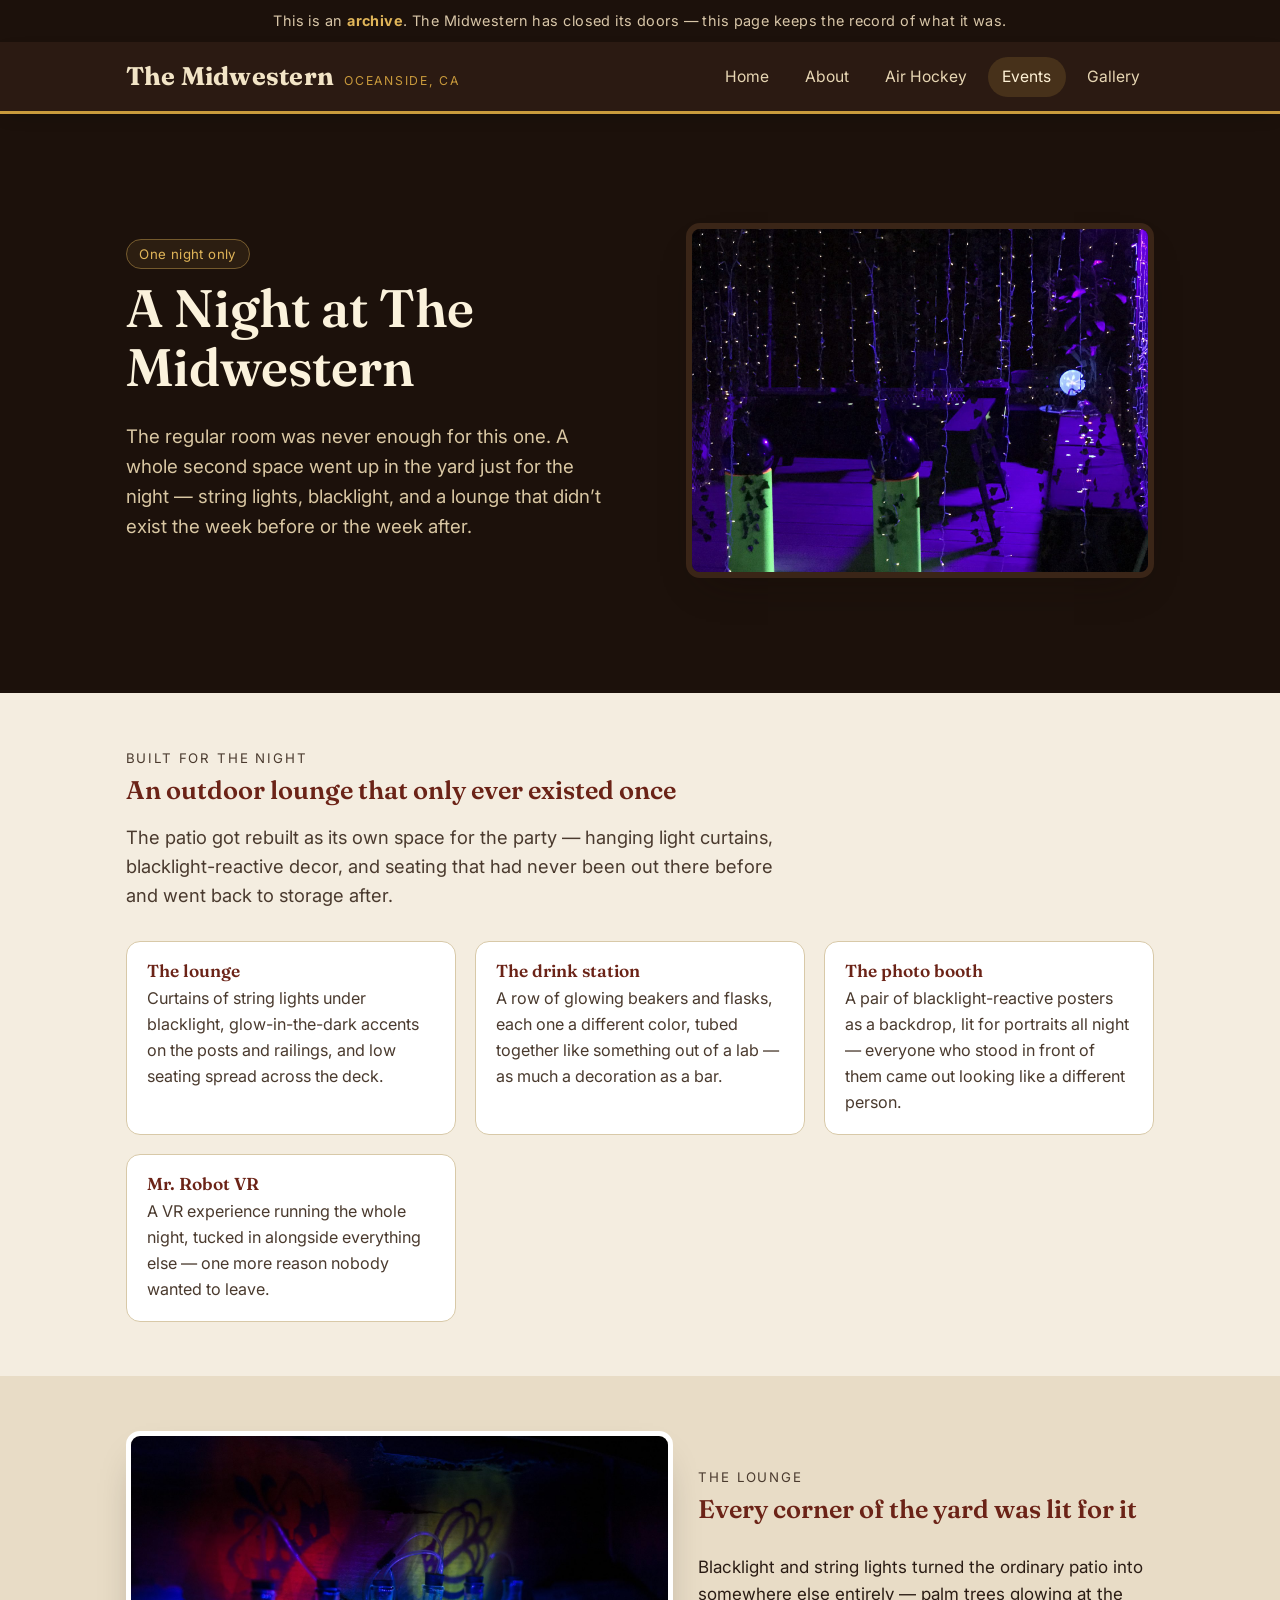
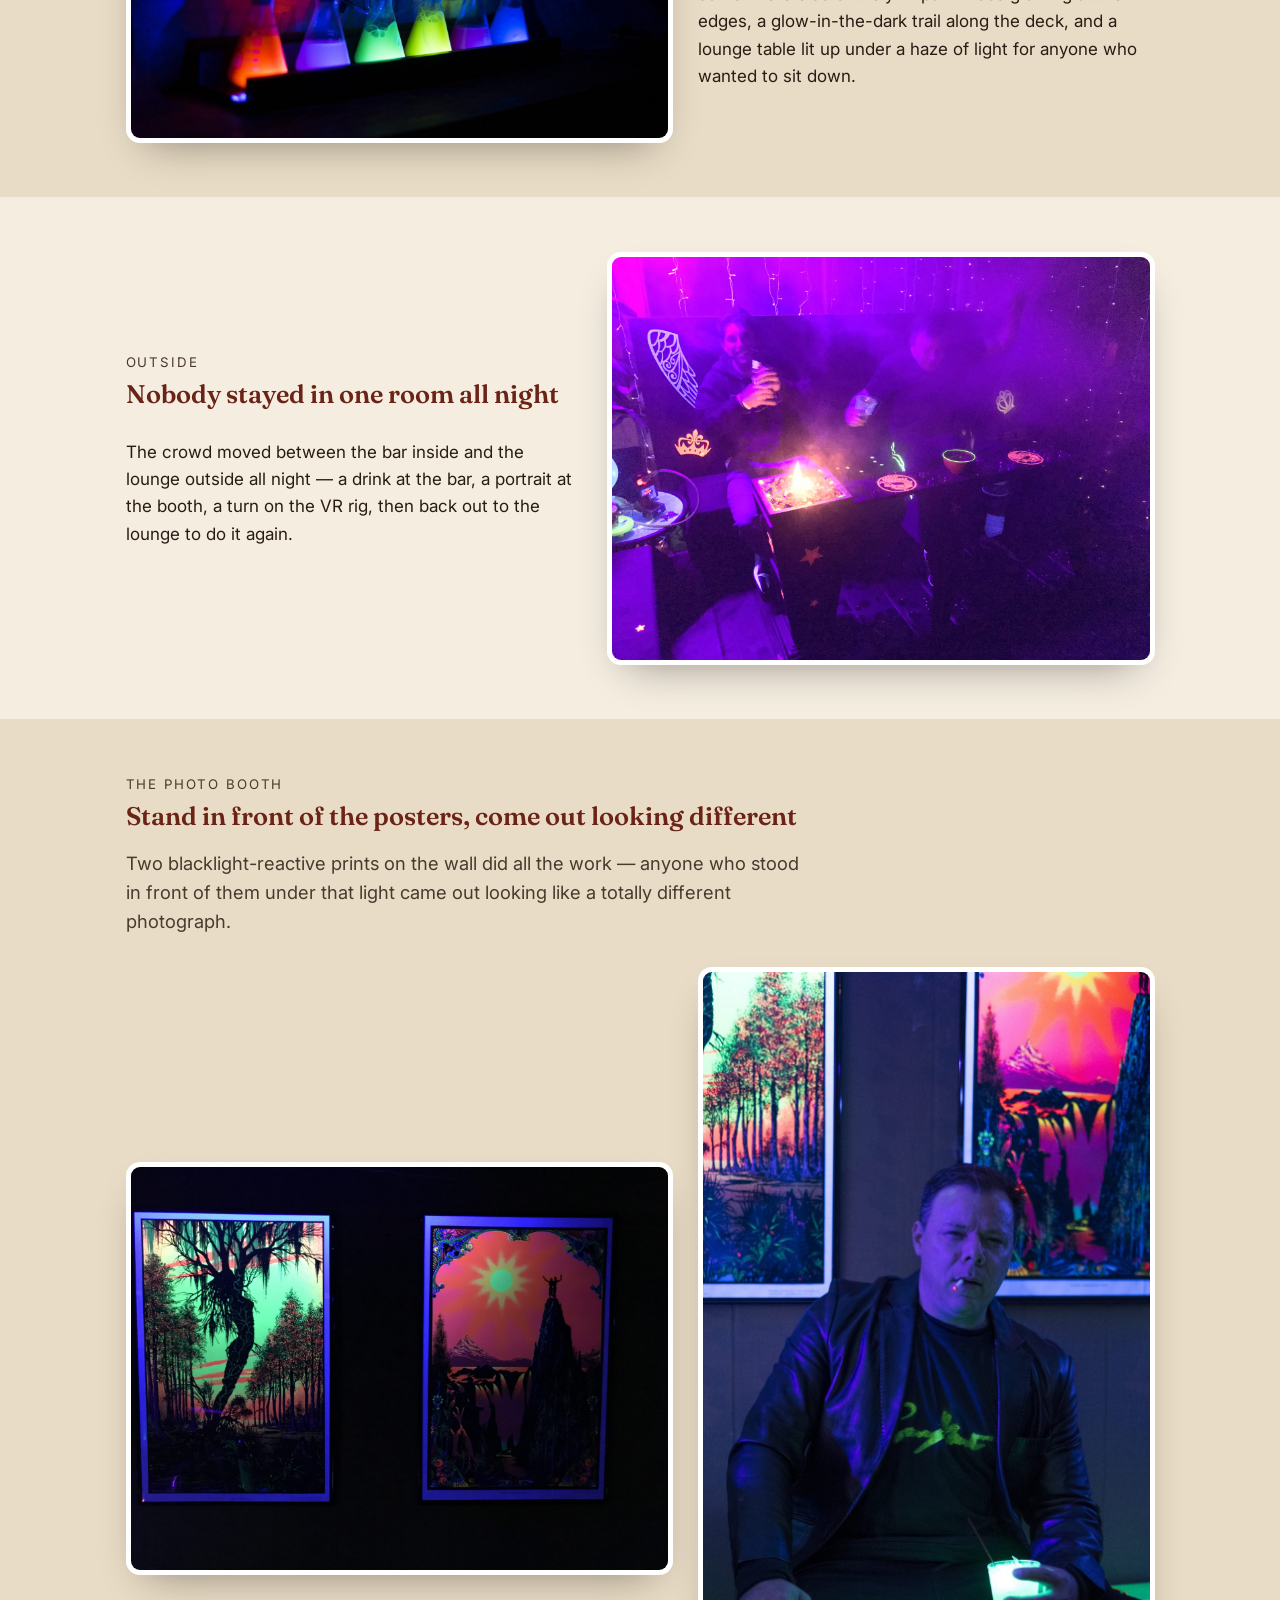
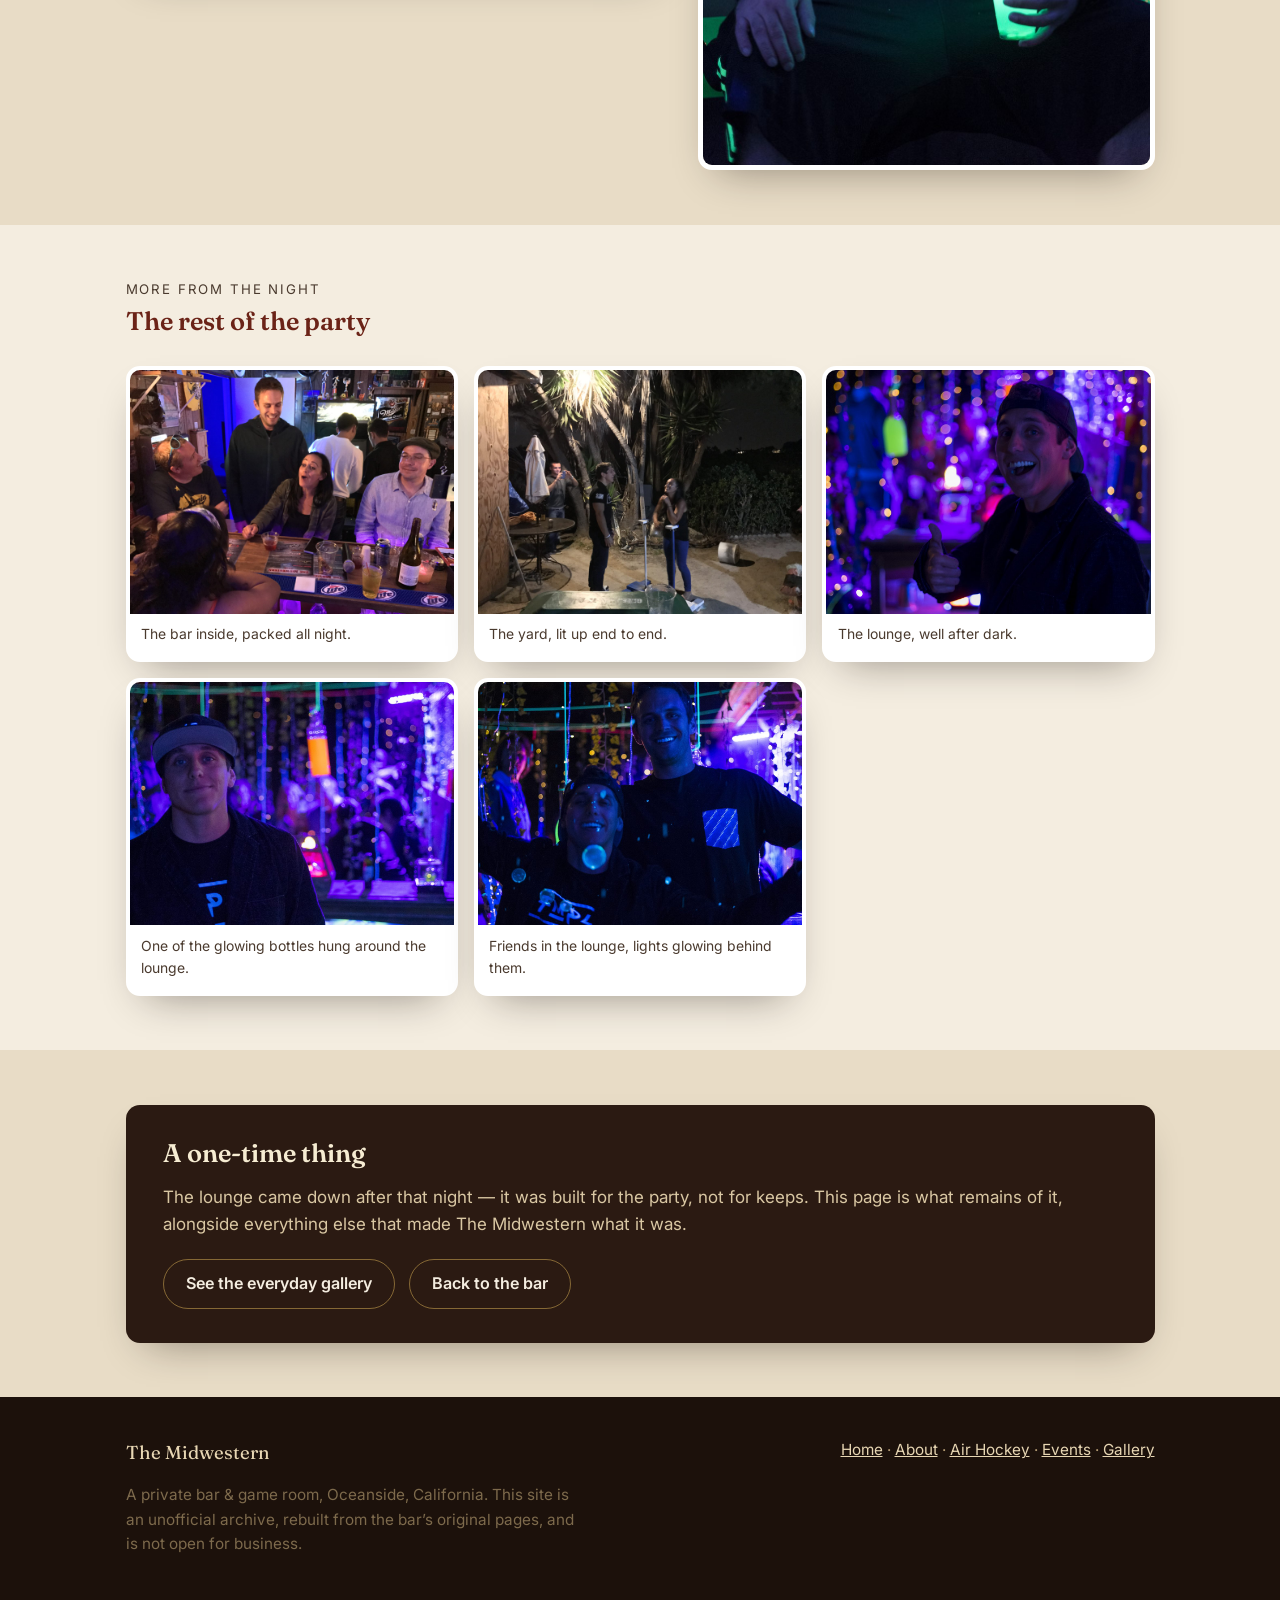
==== a-night-at-the-midwestern.html @ 12972f3d "Add A Night at The Midwestern event page A one-off party archive: a purpose-built outdoor lounge und" ====
<!DOCTYPE html>
<html lang="en">
<head>
<meta charset="utf-8">
<meta name="viewport" content="width=device-width, initial-scale=1">
<title>A Night at The Midwestern</title>
<meta name="description" content="A Night at The Midwestern: a one-off party with a purpose-built outdoor lounge under blacklight, a photo booth, and a Mr. Robot VR experience. An archive of the night, now that the bar is closed.">
<meta name="robots" content="noindex, nofollow">
<link rel="preconnect" href="https://fonts.googleapis.com">
<link rel="preconnect" href="https://fonts.gstatic.com" crossorigin>
<link href="https://fonts.googleapis.com/css2?family=Fraunces:opsz,wght@9..144,500;9..144,600;9..144,700&family=Inter:wght@400;500;600;700&display=swap" rel="stylesheet">
<link rel="stylesheet" href="/css/site.css">
</head>
<body>

<div class="archive-banner">This is an <strong>archive</strong>. The Midwestern has closed its doors — this page keeps the record of what it was.</div>

<header class="masthead">
  <div class="masthead-inner">
    <a class="brand" href="/">
      <span class="mark">The Midwestern</span>
      <span class="sub">Oceanside, CA</span>
    </a>
    <nav class="primary" aria-label="Primary">
      <ul>
        <li><a href="/">Home</a></li>
        <li><a href="/about.html">About</a></li>
        <li><a href="/air-hockey.html">Air Hockey</a></li>
        <li><a href="/a-night-at-the-midwestern.html" aria-current="page">Events</a></li>
        <li><a href="/gallery.html">Gallery</a></li>
      </ul>
    </nav>
  </div>
</header>

<main>

  <section class="hero">
    <div class="hero-inner">
      <div>
        <span class="badge">One night only</span>
        <h1 style="margin-top:0.6rem;">A Night at The Midwestern</h1>
        <p class="tagline">The regular room was never enough for this one. A whole second space went up in the yard just for the night — string lights, blacklight, and a lounge that didn&rsquo;t exist the week before or the week after.</p>
      </div>
      <div class="hero-photo">
        <img src="/images/event/event-lounge-glow.jpg" alt="The outdoor lounge at night: purple and blue string lights hanging in curtains, a glowing orb decoration, and green glow-in-the-dark accents along the deck." width="1600" height="1200" loading="eager">
      </div>
    </div>
  </section>

  <section>
    <div class="wrap">
      <div class="section-head">
        <span class="kicker">Built for the night</span>
        <h2>An outdoor lounge that only ever existed once</h2>
        <p class="lede">The patio got rebuilt as its own space for the party — hanging light curtains, blacklight-reactive decor, and seating that had never been out there before and went back to storage after.</p>
      </div>
      <div class="feature-grid">
        <div class="feature-card">
          <h3>The lounge</h3>
          <p>Curtains of string lights under blacklight, glow-in-the-dark accents on the posts and railings, and low seating spread across the deck.</p>
        </div>
        <div class="feature-card">
          <h3>The drink station</h3>
          <p>A row of glowing beakers and flasks, each one a different color, tubed together like something out of a lab — as much a decoration as a bar.</p>
        </div>
        <div class="feature-card">
          <h3>The photo booth</h3>
          <p>A pair of blacklight-reactive posters as a backdrop, lit for portraits all night — everyone who stood in front of them came out looking like a different person.</p>
        </div>
        <div class="feature-card">
          <h3>Mr. Robot VR</h3>
          <p>A VR experience running the whole night, tucked in alongside everything else — one more reason nobody wanted to leave.</p>
        </div>
      </div>
    </div>
  </section>

  <section class="tan">
    <div class="wrap two-up">
      <div class="photo">
        <img src="/images/event/event-drink-station.jpg" alt="A row of glowing beakers and flasks in orange, purple, green, and blue, connected by tubing, lit up on a dark tray." width="1600" height="900" loading="lazy">
      </div>
      <div>
        <div class="section-head">
          <span class="kicker">The lounge</span>
          <h2>Every corner of the yard was lit for it</h2>
        </div>
        <p class="prose">Blacklight and string lights turned the ordinary patio into somewhere else entirely — palm trees glowing at the edges, a glow-in-the-dark trail along the deck, and a lounge table lit up under a haze of light for anyone who wanted to sit down.</p>
      </div>
    </div>
  </section>

  <section>
    <div class="wrap two-up reverse">
      <div class="photo">
        <img src="/images/event/event-lounge-table.jpg" alt="Two people at a small lounge table on the patio at night, lit purple by blacklight, with glow-in-the-dark decorations on the table." width="1600" height="1200" loading="lazy">
      </div>
      <div>
        <div class="section-head">
          <span class="kicker">Outside</span>
          <h2>Nobody stayed in one room all night</h2>
        </div>
        <p class="prose">The crowd moved between the bar inside and the lounge outside all night — a drink at the bar, a portrait at the booth, a turn on the VR rig, then back out to the lounge to do it again.</p>
      </div>
    </div>
  </section>

  <section class="tan">
    <div class="wrap">
      <div class="section-head">
        <span class="kicker">The photo booth</span>
        <h2>Stand in front of the posters, come out looking different</h2>
        <p class="lede">Two blacklight-reactive prints on the wall did all the work — anyone who stood in front of them under that light came out looking like a totally different photograph.</p>
      </div>
      <div class="two-up">
        <div class="photo">
          <img src="/images/event/event-photobooth-backdrop.jpg" alt="Two blacklight-reactive posters mounted side by side on a wall, glowing green and orange under UV light, used as the photo booth backdrop." width="1600" height="1200" loading="lazy">
        </div>
        <div class="photo">
          <img src="/images/event/event-photobooth-portrait.jpg" alt="A man in a leather jacket seated in front of the blacklight posters, holding a glowing drink, lit for a portrait." width="900" height="1600" loading="lazy">
        </div>
      </div>
    </div>
  </section>

  <section>
    <div class="wrap">
      <div class="section-head">
        <span class="kicker">More from the night</span>
        <h2>The rest of the party</h2>
      </div>
      <div class="gallery-grid">
        <figure>
          <img src="/images/event/event-bar-crowd.jpg" alt="A crowd packed around the bar inside, laughing, with The Midwestern's branded bar mats visible on the counter." width="1600" height="1200" loading="lazy">
          <figcaption>The bar inside, packed all night.</figcaption>
        </figure>
        <figure>
          <img src="/images/event/event-outdoor-wide.jpg" alt="A wide night shot of the outdoor space under palm trees, string lights, and guests standing near an activity set up on the patio." width="1600" height="1200" loading="lazy">
          <figcaption>The yard, lit up end to end.</figcaption>
        </figure>
        <figure>
          <img src="/images/event/event-lounge-thumbsup.jpg" alt="A guest giving a thumbs up in the outdoor lounge, surrounded by strings of purple and gold lights." width="1600" height="900" loading="lazy">
          <figcaption>The lounge, well after dark.</figcaption>
        </figure>
        <figure>
          <img src="/images/event/event-lounge-portrait.jpg" alt="A guest in the outdoor lounge lit blue and purple, a glowing orange bottle hanging beside him." width="1600" height="900" loading="lazy">
          <figcaption>One of the glowing bottles hung around the lounge.</figcaption>
        </figure>
        <figure>
          <img src="/images/event/event-friends.jpg" alt="Two friends smiling for the camera in the outdoor lounge, string lights glowing behind them." width="1600" height="900" loading="lazy">
          <figcaption>Friends in the lounge, lights glowing behind them.</figcaption>
        </figure>
      </div>
    </div>
  </section>

  <section class="tan">
    <div class="wrap">
      <div class="closing-card">
        <h2>A one-time thing</h2>
        <p>The lounge came down after that night — it was built for the party, not for keeps. This page is what remains of it, alongside everything else that made The Midwestern what it was.</p>
        <div class="link-row">
          <a class="btn ghost" href="/gallery.html">See the everyday gallery</a>
          <a class="btn ghost" href="/">Back to the bar</a>
        </div>
      </div>
    </div>
  </section>

</main>

<footer class="site-footer">
  <div class="wrap">
    <div>
      <div class="mark" style="font-family:'Fraunces',Georgia,serif;color:#e7d6b3;font-size:1.1rem;">The Midwestern</div>
      <p class="fine">A private bar &amp; game room, Oceanside, California. This site is an unofficial archive, rebuilt from the bar&rsquo;s original pages, and is not open for business.</p>
    </div>
    <nav aria-label="Footer">
      <a href="/">Home</a> &middot; <a href="/about.html">About</a> &middot; <a href="/air-hockey.html">Air Hockey</a> &middot; <a href="/a-night-at-the-midwestern.html">Events</a> &middot; <a href="/gallery.html">Gallery</a>
    </nav>
  </div>
</footer>

</body>
</html>
---- css/site.css ----
/* The Midwestern — archive site. One stylesheet, no build step. */

:root {
  --ink: #2a1c14;
  --ink-soft: #4a3a2e;
  --parchment: #f4ede0;
  --parchment-deep: #e8dcc6;
  --walnut: #2b1a12;
  --walnut-deep: #1c110b;
  --oxblood: #6b2317;
  --oxblood-bright: #8a2f1e;
  --brass: #c99a3c;
  --brass-bright: #e0b559;
  --line: #d8c9a8;
  --paper-shadow: 0 18px 40px -20px rgba(20, 12, 6, 0.45);
  --radius: 14px;
  font-size: 17px;
}

* { box-sizing: border-box; }

html { scroll-behavior: smooth; }
[id] { scroll-margin-top: 5.5rem; }

body {
  margin: 0;
  background: var(--parchment);
  color: var(--ink);
  font-family: "Inter", system-ui, -apple-system, "Segoe UI", sans-serif;
  line-height: 1.6;
  -webkit-font-smoothing: antialiased;
}

h1, h2, h3, .display {
  font-family: "Fraunces", Georgia, serif;
  font-weight: 600;
  color: var(--oxblood);
  line-height: 1.12;
  margin: 0 0 0.5em;
}

a { color: var(--oxblood); }
img { max-width: 100%; height: auto; display: block; }

.wrap {
  max-width: 1080px;
  margin: 0 auto;
  padding: 0 1.5rem;
}

/* ---------- Archive banner ---------- */
.archive-banner {
  background: var(--walnut-deep);
  color: #d8c6a8;
  text-align: center;
  font-size: 0.85rem;
  letter-spacing: 0.03em;
  padding: 0.55rem 1rem;
}
.archive-banner strong { color: var(--brass-bright); }

/* ---------- Header / nav ---------- */
header.masthead {
  position: sticky;
  top: 0;
  z-index: 50;
  background: var(--walnut);
  border-bottom: 3px solid var(--brass);
  box-shadow: 0 6px 18px -10px rgba(0,0,0,0.5);
}
.masthead-inner {
  max-width: 1080px;
  margin: 0 auto;
  padding: 0.85rem 1.5rem;
  display: flex;
  align-items: center;
  justify-content: space-between;
  gap: 1rem;
  flex-wrap: wrap;
}
.brand {
  display: flex;
  align-items: baseline;
  gap: 0.6rem;
  color: var(--parchment);
  text-decoration: none;
}
.brand .mark {
  font-family: "Fraunces", Georgia, serif;
  font-weight: 700;
  font-size: 1.5rem;
  color: #f2e4c6;
  letter-spacing: 0.01em;
}
.brand .sub {
  font-size: 0.72rem;
  text-transform: uppercase;
  letter-spacing: 0.14em;
  color: var(--brass);
}
nav.primary ul {
  list-style: none;
  display: flex;
  flex-wrap: wrap;
  gap: 0.4rem;
  margin: 0;
  padding: 0;
}
nav.primary a {
  display: inline-block;
  padding: 0.45rem 0.85rem;
  color: #e7d6b3;
  text-decoration: none;
  font-size: 0.92rem;
  border-radius: 999px;
  transition: background 0.15s, color 0.15s;
}
nav.primary a:hover,
nav.primary a[aria-current="page"] {
  background: rgba(201, 154, 60, 0.18);
  color: #fff2d6;
}

/* ---------- Hero ---------- */
.hero {
  position: relative;
  background: var(--walnut-deep);
  color: #f4ede0;
  overflow: hidden;
}
.hero-inner {
  max-width: 1080px;
  margin: 0 auto;
  padding: 3.2rem 1.5rem 3.6rem;
  display: grid;
  grid-template-columns: 1.05fr 0.95fr;
  gap: 2.5rem;
  align-items: center;
}
.hero h1 {
  color: #fbf2dc;
  font-size: clamp(2.1rem, 4.4vw, 3.1rem);
}
.hero .tagline {
  font-size: 1.1rem;
  color: #d9c7a3;
  max-width: 40ch;
}
.hero-photo {
  border-radius: var(--radius);
  overflow: hidden;
  box-shadow: var(--paper-shadow);
  border: 6px solid #3a2517;
}
.hero-photo img { width: 100%; height: 100%; object-fit: cover; }
.hero .badges {
  display: flex;
  flex-wrap: wrap;
  gap: 0.5rem;
  margin-top: 1.4rem;
}
.badge {
  font-size: 0.78rem;
  letter-spacing: 0.03em;
  padding: 0.35rem 0.75rem;
  border-radius: 999px;
  border: 1px solid rgba(224, 181, 89, 0.4);
  color: var(--brass-bright);
  background: rgba(224, 181, 89, 0.08);
}

/* ---------- Sections ---------- */
main { display: block; }
section { padding: 3.2rem 0; }
section.tan { background: var(--parchment-deep); }
.section-head { max-width: 62ch; margin-bottom: 1.8rem; }
.section-head .kicker {
  display: block;
  font-size: 0.78rem;
  letter-spacing: 0.14em;
  text-transform: uppercase;
  color: var(--ink-soft);
  margin-bottom: 0.4rem;
}
.lede { font-size: 1.08rem; color: var(--ink-soft); }
.lede br { display: block; content: ""; margin-top: 0.95em; }
.prose p { color: var(--ink-soft); }

/* Press quotes */
.press {
  display: grid;
  grid-template-columns: 1fr 1fr;
  gap: 1.5rem;
}
blockquote.press-quote {
  margin: 0;
  background: #fff;
  border: 1px solid var(--line);
  border-left: 5px solid var(--oxblood);
  border-radius: var(--radius);
  padding: 1.3rem 1.4rem;
  box-shadow: var(--paper-shadow);
}
blockquote.press-quote p { margin: 0 0 0.6rem; font-style: italic; color: var(--ink); }
blockquote.press-quote cite {
  font-style: normal;
  font-size: 0.85rem;
  color: var(--oxblood);
  font-weight: 600;
  letter-spacing: 0.02em;
}

/* Feature grid (what was there) */
.feature-grid {
  display: grid;
  grid-template-columns: repeat(3, 1fr);
  gap: 1.1rem;
}
.feature-card {
  background: #fff;
  border: 1px solid var(--line);
  border-radius: var(--radius);
  padding: 1.1rem 1.2rem;
}
.feature-card h3 {
  font-size: 1.02rem;
  margin-bottom: 0.35rem;
}
.feature-card p { margin: 0; color: var(--ink-soft); font-size: 0.95rem; }

/* Photo strip / two-up */
.two-up {
  display: grid;
  grid-template-columns: 1.2fr 1fr;
  gap: 1.5rem;
  align-items: center;
}
.two-up.reverse { grid-template-columns: 1fr 1.2fr; }
.two-up.reverse .photo { order: 2; }
.photo {
  border-radius: var(--radius);
  overflow: hidden;
  box-shadow: var(--paper-shadow);
  border: 5px solid #fff;
}

/* Gallery */
.gallery-grid {
  display: grid;
  grid-template-columns: repeat(3, 1fr);
  gap: 0.9rem;
}
.gallery-grid figure {
  margin: 0;
  border-radius: var(--radius);
  overflow: hidden;
  box-shadow: var(--paper-shadow);
  border: 4px solid #fff;
  background: #fff;
}
.gallery-grid img { aspect-ratio: 4 / 3; object-fit: cover; width: 100%; height: auto; }
.gallery-grid figcaption {
  font-size: 0.82rem;
  color: var(--ink-soft);
  padding: 0.55rem 0.7rem 0.75rem;
}

/* Detail board (about page: quick facts) */
.board {
  background: #fff;
  border: 1px solid var(--line);
  border-radius: var(--radius);
  padding: 1.4rem 1.6rem;
  box-shadow: var(--paper-shadow);
}
.board dl {
  display: grid;
  grid-template-columns: max-content 1fr;
  gap: 0.5rem 1.2rem;
  margin: 0;
}
.board dt {
  font-weight: 600;
  color: var(--oxblood);
  white-space: nowrap;
}
.board dd { margin: 0; color: var(--ink-soft); }

/* Buttons / links out */
.btn {
  display: inline-block;
  padding: 0.65rem 1.3rem;
  border-radius: 999px;
  background: var(--oxblood);
  color: #fbf2dc;
  text-decoration: none;
  font-weight: 600;
  font-size: 0.95rem;
  border: 1px solid var(--oxblood-bright);
}
.btn:hover { background: var(--oxblood-bright); }
.btn.ghost {
  background: transparent;
  color: var(--parchment);
  border-color: rgba(224, 181, 89, 0.5);
}
.link-row { display: flex; flex-wrap: wrap; gap: 0.8rem; margin-top: 1.2rem; }

/* Closing notice card */
.closing-card {
  background: var(--walnut);
  color: #ecdfc2;
  border-radius: var(--radius);
  padding: 2rem 2.2rem;
  box-shadow: var(--paper-shadow);
}
.closing-card h2 { color: #f6ecd2; }
.closing-card p { color: #d9c7a3; }

/* Footer */
footer.site-footer {
  background: var(--walnut-deep);
  color: #b9a077;
  padding: 2.4rem 0 2.8rem;
  font-size: 0.9rem;
}
footer.site-footer .wrap {
  display: flex;
  justify-content: space-between;
  gap: 1.5rem;
  flex-wrap: wrap;
}
footer.site-footer a { color: #e7d6b3; }
footer.site-footer .fine { color: #7d6a4c; max-width: 46ch; }

/* Responsive */
@media (max-width: 46rem) {
  .hero-inner { grid-template-columns: 1fr; padding-top: 2.2rem; }
  .press,
  .feature-grid,
  .gallery-grid { grid-template-columns: 1fr 1fr; }
  .two-up, .two-up.reverse { grid-template-columns: 1fr; }
  .two-up.reverse .photo { order: 0; }
  .board dl { grid-template-columns: 1fr; }
  .board dt { margin-top: 0.4rem; }
}
@media (max-width: 30rem) {
  .feature-grid, .gallery-grid, .press { grid-template-columns: 1fr; }
  .masthead-inner { padding: 0.7rem 1rem; }
  section { padding: 2.4rem 0; }
}
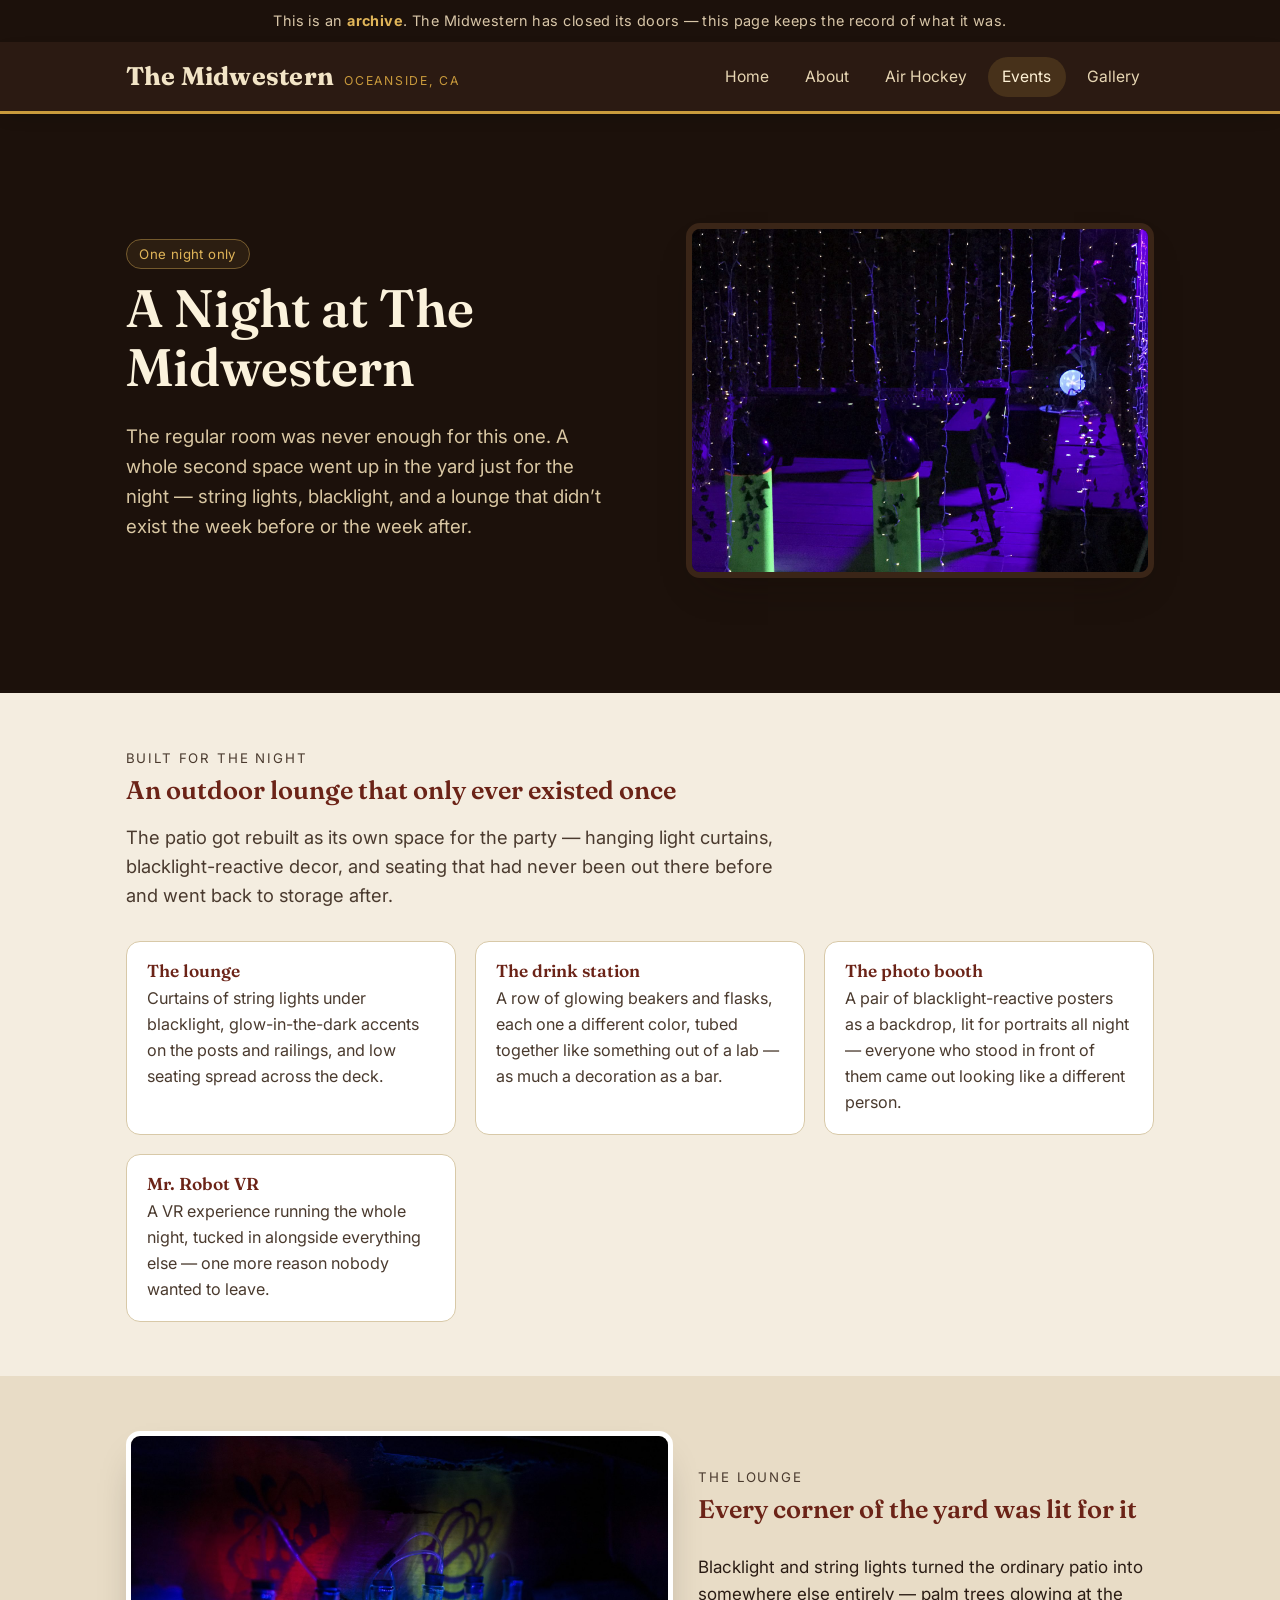
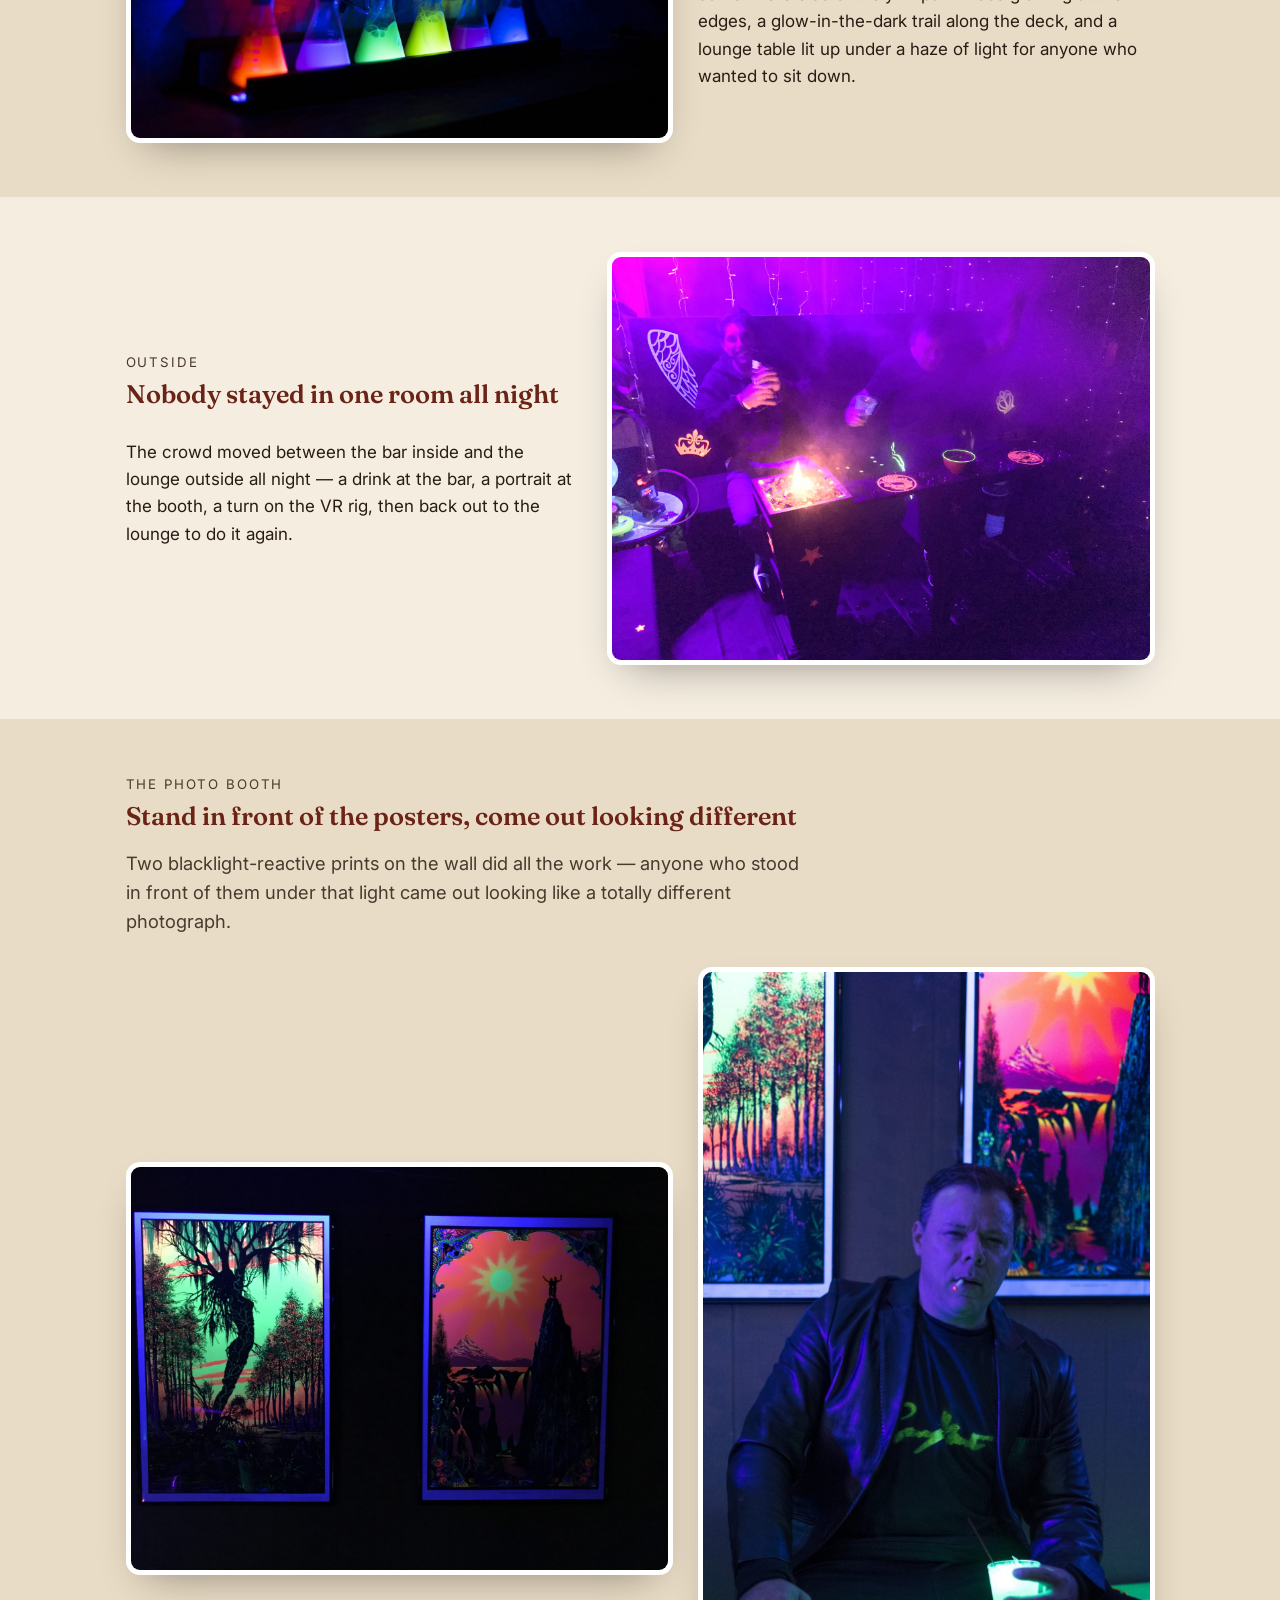
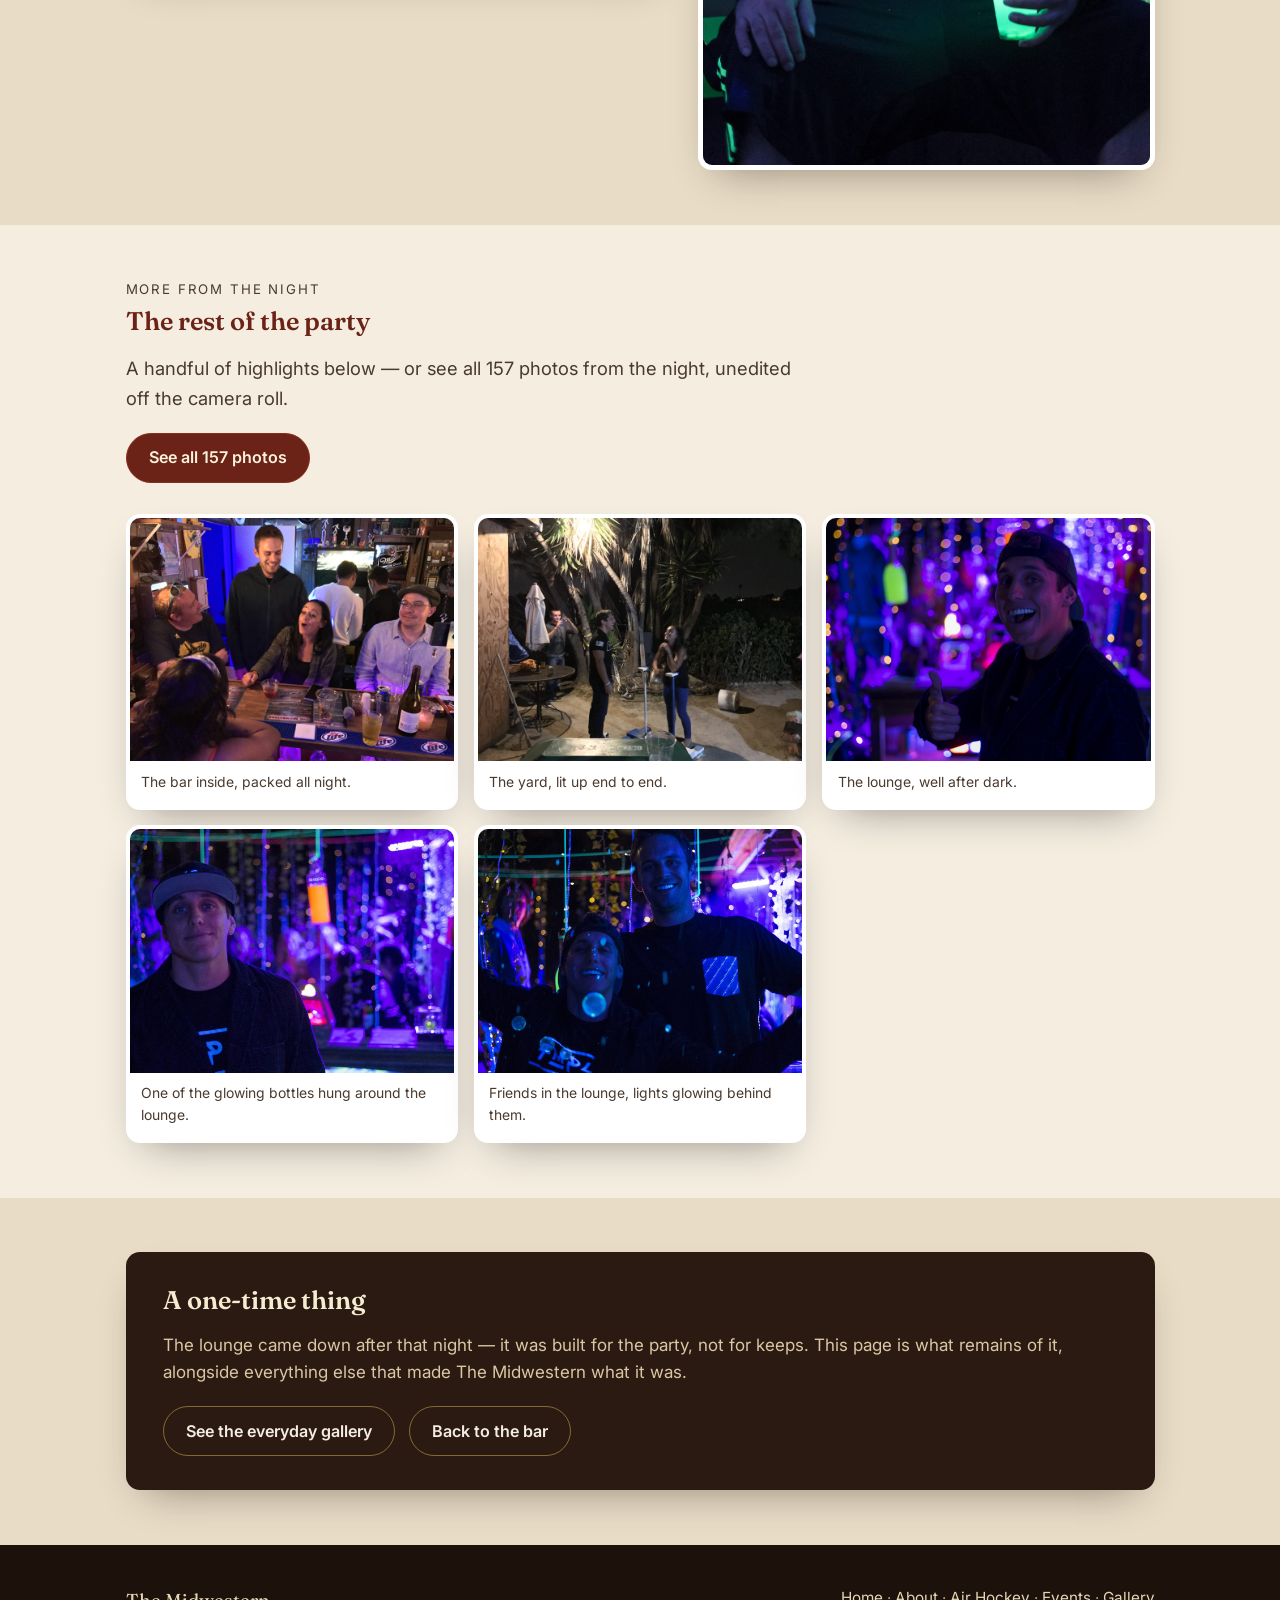
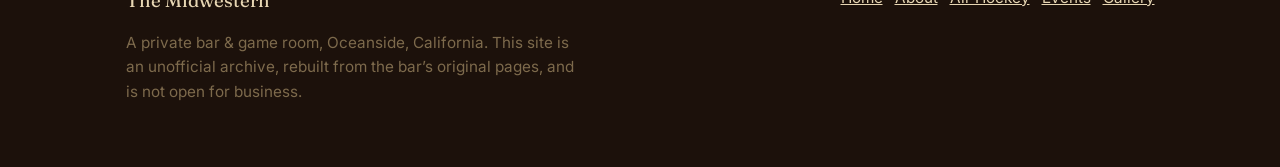
==== commit 1abf4dac: "Add the full 157-photo gallery from A Night at The Midwestern Pulled every photo from the owner's Dr" ====
--- a/a-night-at-the-midwestern.html
+++ b/a-night-at-the-midwestern.html
@@ -129,6 +129,10 @@
       <div class="section-head">
         <span class="kicker">More from the night</span>
         <h2>The rest of the party</h2>
+        <p class="lede">A handful of highlights below — or see all 157 photos from the night, unedited off the camera roll.</p>
+        <div class="link-row">
+          <a class="btn" href="/a-night-at-the-midwestern-gallery.html">See all 157 photos</a>
+        </div>
       </div>
       <div class="gallery-grid">
         <figure>
